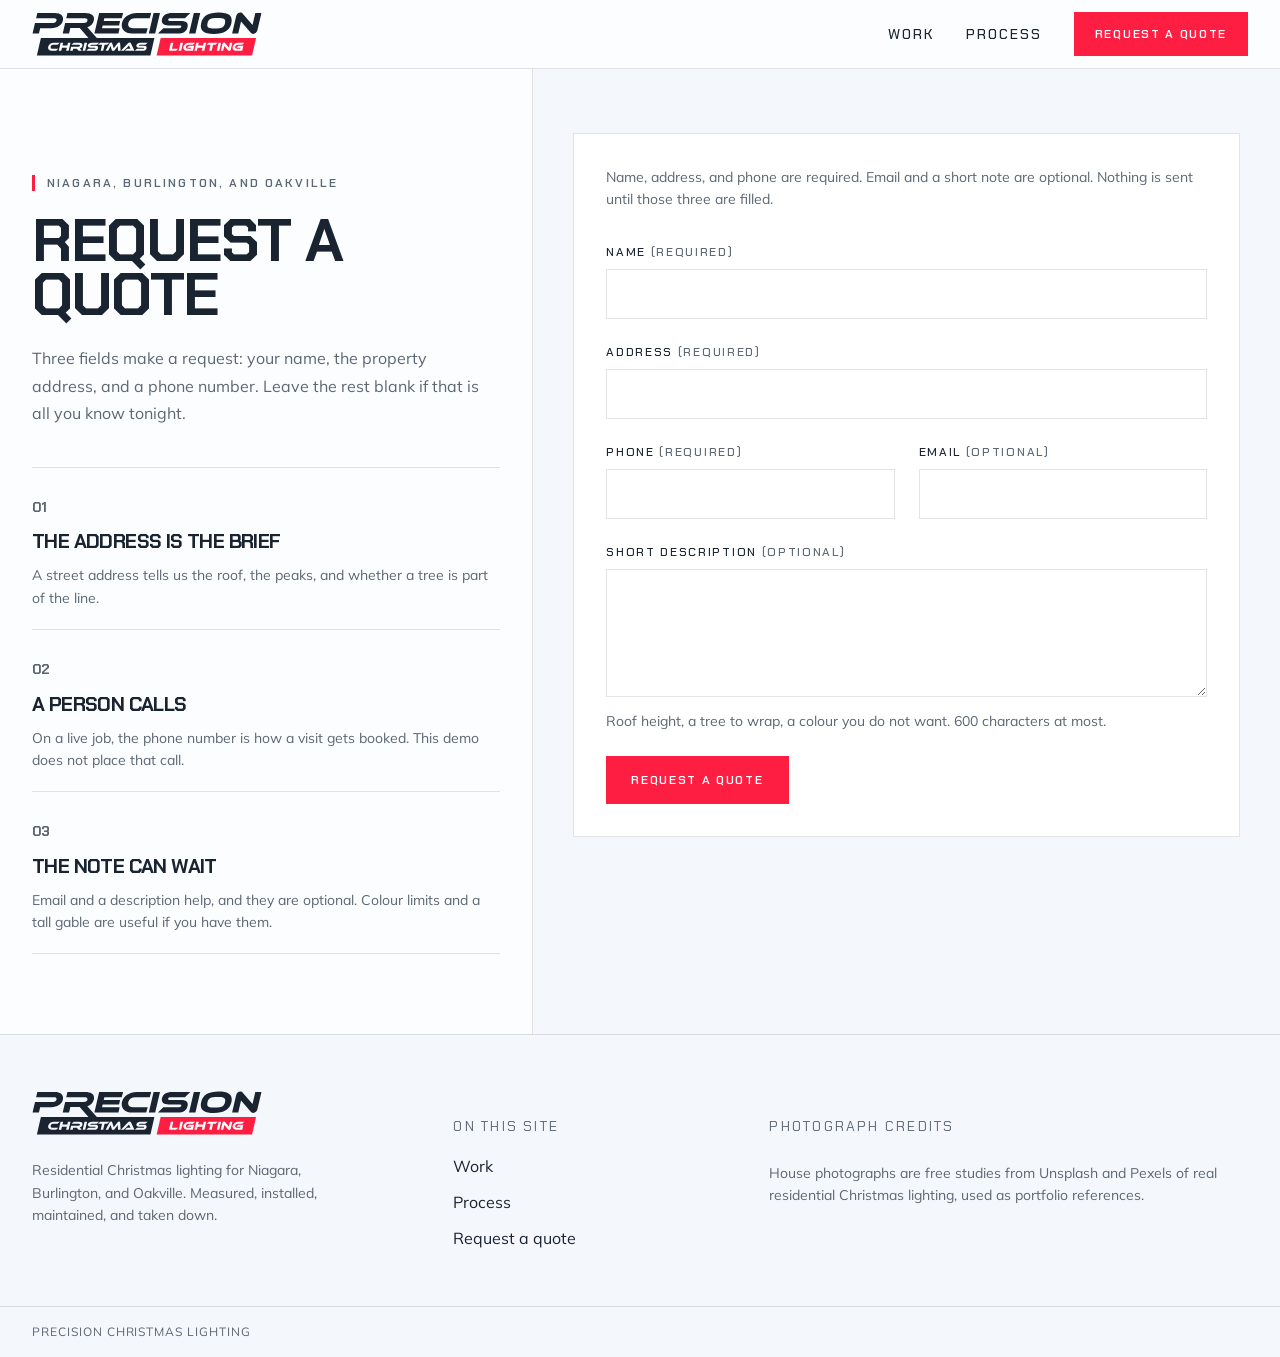
==== quote.html @ a8835882 "Initial commit" ====
<!DOCTYPE html>
<html lang="en">
  <head>
    <meta charset="utf-8" />
    <meta name="viewport" content="width=device-width, initial-scale=1" />
    <title>Request a quote — Precision Christmas Lighting</title>
    <meta
      name="description"
      content="Request a Christmas lighting quote. Name, property address, and phone are required. Email and a short note are optional."
    />
    <link rel="preconnect" href="https://fonts.googleapis.com" />
    <link rel="preconnect" href="https://fonts.gstatic.com" crossorigin />
    <link
      href="https://fonts.googleapis.com/css2?family=Chakra+Petch:ital,wght@0,500;0,600;0,700;1,700&family=Mulish:wght@400;500;600;700&display=swap"
      rel="stylesheet"
    />
    <link rel="stylesheet" href="css/styles.css" />
    <link rel="icon" href="precision-christmas-logo.svg" type="image/svg+xml" />
  </head>
  <body>
    <header class="site-header">
      <div class="header-inner">
        <a class="logo-link" href="index.html" aria-label="Precision Christmas Lighting">
          <img class="logo-img" src="precision-christmas-logo.svg" alt="" width="325" height="62" />
        </a>
        <nav class="nav-desktop" aria-label="Primary">
          <a class="nav-link" href="index.html#work">Work</a>
          <a class="nav-link" href="index.html#process">Process</a>
          <a class="btn" href="quote.html">Request a quote</a>
        </nav>
        <button
          class="menu-toggle"
          id="menu-toggle"
          type="button"
          aria-expanded="false"
          aria-controls="site-menu"
        >
          Menu
        </button>
      </div>
      <nav class="nav-mobile" id="site-menu" aria-label="Mobile">
        <ul>
          <li><a href="index.html#work">Work</a></li>
          <li><a href="index.html#process">Process</a></li>
        </ul>
        <a class="btn btn-lg" href="quote.html">Request a quote</a>
      </nav>
    </header>

    <main class="quote-layout">
      <aside class="quote-aside">
        <p class="eyebrow">
          <span class="eyebrow-bar" aria-hidden="true"></span>
          Niagara, Burlington, and Oakville
        </p>
        <h1>Request a quote</h1>
        <p>
          Three fields make a request: your name, the property address, and a phone number. Leave
          the rest blank if that is all you know tonight.
        </p>
        <ol class="expectations">
          <li>
            <p class="step-number">01</p>
            <h2>The address is the brief</h2>
            <p>A street address tells us the roof, the peaks, and whether a tree is part of the line.</p>
          </li>
          <li>
            <p class="step-number">02</p>
            <h2>A person calls</h2>
            <p>
              On a live job, the phone number is how a visit gets booked. This demo does not place
              that call.
            </p>
          </li>
          <li>
            <p class="step-number">03</p>
            <h2>The note can wait</h2>
            <p>
              Email and a description help, and they are optional. Colour limits and a tall gable
              are useful if you have them.
            </p>
          </li>
        </ol>
      </aside>

      <div class="quote-main">
        <form class="quote-panel" id="quote-form" novalidate>
          <div class="form-alert hidden" id="form-alert" role="alert">
            <p>This request is still empty where it counts.</p>
            <ul id="form-alert-list"></ul>
          </div>

          <p class="hint">
            Name, address, and phone are required. Email and a short note are optional. Nothing is
            sent until those three are filled.
          </p>

          <div class="field">
            <label for="name">Name <span>(required)</span></label>
            <input id="name" name="name" type="text" autocomplete="name" required />
            <p class="field-error hidden" id="name-error"></p>
          </div>

          <div class="field">
            <label for="address">Address <span>(required)</span></label>
            <input id="address" name="address" type="text" autocomplete="street-address" required />
            <p class="field-error hidden" id="address-error"></p>
          </div>

          <div class="field-row">
            <div class="field">
              <label for="phone">Phone <span>(required)</span></label>
              <input id="phone" name="phone" type="tel" autocomplete="tel" inputmode="tel" required />
              <p class="field-error hidden" id="phone-error"></p>
            </div>
            <div class="field">
              <label for="email">Email <span>(optional)</span></label>
              <input id="email" name="email" type="email" autocomplete="email" />
              <p class="field-error hidden" id="email-error"></p>
            </div>
          </div>

          <div class="field">
            <label for="description">Short description <span>(optional)</span></label>
            <textarea id="description" name="description"></textarea>
            <p class="field-error hidden" id="description-error"></p>
            <p class="field-note">
              Roof height, a tree to wrap, a colour you do not want. 600 characters at most.
            </p>
          </div>

          <button class="btn btn-lg" type="submit">Request a quote</button>
        </form>

        <div class="quote-panel success-panel hidden" id="quote-success" role="status">
          <p class="eyebrow">
            <span class="eyebrow-bar" aria-hidden="true"></span>
            Recorded for this demo
          </p>
          <h2 id="success-title" tabindex="-1">Request recorded.</h2>
          <p>
            Nothing was emailed. These details stay on this page only, so the confirmation is
            visible. A working desk would use them to book a look at the facade.
          </p>
          <dl>
            <div class="record">
              <dt>Name</dt>
              <dd id="success-name"></dd>
            </div>
            <div class="record">
              <dt>Address</dt>
              <dd id="success-address"></dd>
            </div>
            <div class="record">
              <dt>Phone</dt>
              <dd id="success-phone"></dd>
            </div>
            <div class="record">
              <dt>Email</dt>
              <dd id="success-email"></dd>
            </div>
            <div class="record">
              <dt>Note</dt>
              <dd id="success-note"></dd>
            </div>
          </dl>
          <button class="btn btn-lg" id="quote-reset" type="button">Submit another request</button>
        </div>
      </div>
    </main>

    <footer class="site-footer">
      <div class="footer-grid">
        <div class="footer-brand">
          <a class="logo-link" href="index.html" aria-label="Precision Christmas Lighting">
            <img class="logo-img" src="precision-christmas-logo.svg" alt="" width="325" height="62" />
          </a>
          <p>
            Residential Christmas lighting for Niagara, Burlington, and Oakville. Measured,
            installed, maintained, and taken down.
          </p>
        </div>
        <nav class="footer-nav" aria-label="Footer">
          <p class="footer-label">On this site</p>
          <ul>
            <li><a href="index.html#work">Work</a></li>
            <li><a href="index.html#process">Process</a></li>
            <li><a href="quote.html">Request a quote</a></li>
          </ul>
        </nav>
        <div class="credits">
          <p class="footer-label">Photograph credits</p>
          <p>
            House photographs are free studies from Unsplash and Pexels of real residential
            Christmas lighting, used as portfolio references.
          </p>
        </div>
      </div>
      <div class="footer-bar">Precision Christmas Lighting</div>
    </footer>

    <script src="js/main.js"></script>
  </body>
</html>
---- css/styles.css ----
:root {
  --ink: #1a2330;
  --paper: #f4f7fb;
  --snow: #fbfdff;
  --ice: #e6eef6;
  --lime: #fe1e42;
  --accent: #fe1e42;
  --accent-deep: #d01234;
  --white: #ffffff;
  --muted: #5c6773;
  --line: rgba(26, 35, 48, 0.12);
  --danger: #c41832;
  --header-h: 3.75rem;
  --font-display: "Chakra Petch", sans-serif;
  --font-body: Mulish, sans-serif;
}

*,
*::before,
*::after {
  box-sizing: border-box;
  border-radius: 0 !important;
  box-shadow: none !important;
}

html {
  scroll-behavior: smooth;
  background: var(--snow);
}

body {
  margin: 0;
  min-height: 100vh;
  background: var(--snow);
  color: var(--ink);
  font-family: var(--font-body);
  line-height: 1.5;
  -webkit-font-smoothing: antialiased;
}

img {
  display: block;
  max-width: 100%;
}

a {
  color: inherit;
  text-decoration: none;
}

button,
input,
textarea {
  font: inherit;
}

::selection {
  background: var(--accent);
  color: var(--white);
}

#work,
#process {
  scroll-margin-top: 5.5rem;
}

.sr-only {
  position: absolute;
  width: 1px;
  height: 1px;
  padding: 0;
  margin: -1px;
  overflow: hidden;
  clip: rect(0, 0, 0, 0);
  white-space: nowrap;
  border: 0;
}

.eyebrow {
  display: flex;
  align-items: center;
  gap: 0.75rem;
  margin: 0;
  font-family: var(--font-display);
  font-size: 0.75rem;
  font-weight: 600;
  letter-spacing: 0.18em;
  text-transform: uppercase;
}

.eyebrow-bar {
  display: inline-block;
  width: 3px;
  height: 1rem;
  background: var(--lime);
}

.btn {
  display: inline-flex;
  align-items: center;
  justify-content: center;
  min-height: 2.75rem;
  padding: 0.75rem 1.25rem;
  border: 1px solid transparent;
  background: var(--accent);
  color: var(--white);
  cursor: pointer;
  font-family: var(--font-display);
  font-size: 0.75rem;
  font-weight: 600;
  letter-spacing: 0.14em;
  text-transform: uppercase;
  transition: background-color 0.15s ease, color 0.15s ease, border-color 0.15s ease;
}

.btn:hover {
  background: var(--accent-deep);
}

.btn:focus-visible,
.nav-link:focus-visible,
.logo-link:focus-visible,
.credit-link:focus-visible {
  outline: 2px solid var(--lime);
  outline-offset: 4px;
}

.btn-outline {
  background: transparent;
  border-color: currentColor;
  color: inherit;
}

.btn-outline:hover {
  background: var(--accent);
  color: var(--white);
  border-color: var(--accent);
}

.btn-outline.dark {
  border-color: var(--ink);
  color: var(--ink);
}

.btn-outline.dark:hover {
  background: var(--ink);
  color: var(--white);
  border-color: var(--ink);
}

.btn-lg {
  min-height: 3rem;
  padding: 0.85rem 1.5rem;
}

.btn-xl {
  min-height: 4rem;
  padding: 1rem 2.5rem;
  font-size: 0.95rem;
  letter-spacing: 0.16em;
}

.site-header {
  position: sticky;
  top: 0;
  /* Above bulb glow + page text */
  z-index: 40;
  border-bottom: 1px solid var(--line);
  background: var(--snow);
  color: var(--ink);
}

.header-inner {
  display: flex;
  align-items: center;
  justify-content: space-between;
  gap: 1rem;
  padding: 0.75rem 1rem;
}

.logo-img {
  height: 2.25rem;
  width: auto;
}

.nav-desktop {
  display: none;
  align-items: center;
  gap: 2rem;
}

.nav-link {
  font-family: var(--font-display);
  font-size: 0.875rem;
  font-weight: 500;
  letter-spacing: 0.14em;
  text-transform: uppercase;
}

.nav-link:hover {
  color: var(--lime);
}

.menu-toggle {
  background: none;
  border: 0;
  color: var(--ink);
  cursor: pointer;
  font-family: var(--font-display);
  font-size: 0.75rem;
  font-weight: 600;
  letter-spacing: 0.16em;
  text-transform: uppercase;
}

.nav-mobile {
  display: none;
  border-top: 1px solid var(--line);
  padding: 1rem;
}

.nav-mobile.is-open {
  display: block;
}

.nav-mobile ul {
  list-style: none;
  margin: 0;
  padding: 0;
}

.nav-mobile li {
  border-bottom: 1px solid var(--line);
}

.nav-mobile a {
  display: block;
  padding: 1rem 0;
  font-family: var(--font-display);
  font-size: 1.125rem;
  letter-spacing: 0.12em;
  text-transform: uppercase;
}

.nav-mobile .btn {
  width: 100%;
  margin-top: 1rem;
}

.hero {
  /* Layer 2 stack — photos + seam only (below bulb glow) */
  position: relative;
  z-index: 2;
  min-height: calc(100svh - var(--header-h));
  background: var(--snow);
  color: var(--ink);
  pointer-events: none;
}

.hero-visual {
  position: absolute;
  inset: 0;
  overflow: hidden;
}

.hero-media {
  position: absolute;
  inset: 0;
}

.hero-media img {
  width: 100%;
  height: 100%;
  object-fit: cover;
  object-position: center 45%;
  opacity: 0;
}

.hero-visual {
  background-color: #f7fbff;
  background-image:
    radial-gradient(circle at 8% 18%, rgba(255, 255, 255, 0.95) 0 2px, transparent 3px),
    radial-gradient(circle at 22% 62%, rgba(255, 255, 255, 0.9) 0 1.5px, transparent 2.5px),
    radial-gradient(circle at 74% 28%, rgba(255, 255, 255, 0.95) 0 2px, transparent 3px),
    radial-gradient(circle at 88% 70%, rgba(255, 255, 255, 0.85) 0 1.5px, transparent 2.5px),
    radial-gradient(circle at 48% 42%, rgba(254, 30, 66, 0.08), transparent 42%),
    radial-gradient(circle at 12% 88%, rgba(186, 214, 236, 0.55), transparent 36%),
    linear-gradient(180deg, #fbfdff 0%, #e7f1f8 62%, #f6f3ec 100%);
}

.hero-overlay {
  position: absolute;
  inset: 0;
  background: none;
}

/* Layer 5: hero copy — pulled up over the hero visual, above the glow */
.hero-content {
  position: relative;
  z-index: 30;
  display: flex;
  flex-direction: column;
  justify-content: flex-end;
  min-height: calc(100svh - var(--header-h));
  margin-top: calc(var(--header-h) - 100svh);
  padding: 3rem 1rem;
  color: var(--ink);
  pointer-events: none;
}

.hero-content a,
.hero-content .btn {
  pointer-events: auto;
}

.hero-content h1 {
  margin: 1.5rem 0 0;
  max-width: 18ch;
  font-family: var(--font-display);
  font-size: clamp(2.5rem, 8vw, 5.5rem);
  font-weight: 700;
  line-height: 0.86;
  letter-spacing: -0.04em;
  text-transform: uppercase;
}

.hero-content p {
  margin: 1.5rem 0 0;
  max-width: 36rem;
  color: var(--muted);
  font-size: 1.05rem;
  line-height: 1.7;
}

.hero-actions {
  display: flex;
  flex-direction: column;
  gap: 0.75rem;
  margin-top: 2rem;
}

.section-intro {
  display: grid;
  gap: 2rem;
  padding: 4rem 1rem;
  border-bottom: 1px solid var(--line);
}

.section-intro h2 {
  margin: 1.25rem 0 0;
  max-width: 16ch;
  font-family: var(--font-display);
  font-size: clamp(2.75rem, 7vw, 4.5rem);
  font-weight: 700;
  line-height: 0.9;
  letter-spacing: -0.03em;
  text-transform: uppercase;
}

.model-scroll {
  position: relative;
  z-index: auto;
  /* Scroll travel for the spin — 75% of the previous 260vh stage */
  height: 195vh;
  margin-top: -28vh;
  margin-bottom: -24vh;
  background: transparent;
  color: var(--ink);
  pointer-events: none;
  overflow: visible;
}

.model-scroll-bg-sticky,
.model-scroll-canvas-sticky {
  position: sticky;
  top: var(--header-h);
  height: calc(100vh - var(--header-h));
  pointer-events: none;
}

/* Layer 1: bulb house plate — behind hero/work photos (hero is z:2) */
.model-scroll-bg-sticky {
  z-index: 1;
  margin-bottom: calc(-100vh + var(--header-h));
  overflow: hidden;
}

.model-scroll-bg {
  position: absolute;
  inset: 0;
  pointer-events: none;
  background-color: #fff;
  background-image:
    linear-gradient(rgba(255, 255, 255, 0.78), rgba(255, 255, 255, 0.84)),
    url("../work/wonderlane-tree.jpg");
  background-position: center;
  background-size: cover;
}

/* Layer 4: bulb + glow — above photos (z:2), below text (z:30) */
.model-scroll-canvas-sticky {
  z-index: 20;
  display: grid;
  place-items: center;
  overflow: visible;
  /* Soft fade so glow never hard-cuts against the header / stage rim */
  -webkit-mask-image: radial-gradient(
    ellipse 78% 72% at 50% 48%,
    #000 35%,
    rgba(0, 0, 0, 0.65) 58%,
    rgba(0, 0, 0, 0.2) 78%,
    transparent 100%
  );
  mask-image: radial-gradient(
    ellipse 78% 72% at 50% 48%,
    #000 35%,
    rgba(0, 0, 0, 0.65) 58%,
    rgba(0, 0, 0, 0.2) 78%,
    transparent 100%
  );
}

#model-canvas {
  position: absolute;
  /* Tall overscan for soft glow; no horizontal overscan (that caused a scrollable white gutter) */
  inset: -55% 0;
  width: 100%;
  height: 210%;
  display: block;
  z-index: 1;
  pointer-events: none;
}

.model-slogan {
  position: absolute;
  inset: 0;
  z-index: 2;
  display: grid;
  place-items: center;
  pointer-events: none;
  opacity: 0;
  visibility: hidden;
  transition: opacity 0.45s ease, visibility 0.45s ease;
}

.model-slogan.is-visible {
  opacity: 1;
  visibility: visible;
}

.model-slogan-ring {
  position: absolute;
  width: min(92vmin, 44rem);
  height: min(92vmin, 44rem);
  overflow: visible;
  color: rgba(26, 35, 48, 0.72);
  will-change: transform;
}

.model-slogan-ring-inner {
  width: min(64vmin, 30rem);
  height: min(64vmin, 30rem);
  color: rgba(254, 30, 66, 0.82);
}

.model-slogan-ring text {
  fill: currentColor;
  font-family: var(--font-display);
  font-size: 3.1px;
  font-weight: 600;
  letter-spacing: 0.22em;
  text-transform: uppercase;
}

.model-slogan-ring-inner text {
  font-size: 2.55px;
  letter-spacing: 0.18em;
}

.model-slogan-flare {
  position: absolute;
  left: 50%;
  bottom: clamp(1.25rem, 8vh, 3.5rem);
  z-index: 1;
  display: flex;
  flex-wrap: wrap;
  justify-content: center;
  gap: 0.35rem 0.55rem;
  width: min(18rem, calc(100% - 2rem));
  margin: 0;
  padding: 0;
  transform: translateX(-50%);
  text-align: center;
  font-family: var(--font-display);
  font-size: clamp(1.05rem, 2.8vw, 1.55rem);
  font-weight: 700;
  line-height: 1.15;
  letter-spacing: 0.08em;
  text-transform: uppercase;
  color: var(--ink);
}

.model-slogan-flare [data-word] {
  display: inline-block;
  opacity: 0;
  transform: translateY(0.65em) scale(0.92);
  filter: blur(6px);
  transition:
    opacity 0.55s ease,
    transform 0.55s cubic-bezier(0.22, 1, 0.36, 1),
    filter 0.55s ease;
}

.model-slogan.is-visible .model-slogan-flare [data-word] {
  opacity: 1;
  transform: translateY(0) scale(1);
  filter: blur(0);
}

.model-slogan.is-visible .model-slogan-flare [data-word]:nth-child(1) {
  transition-delay: 0.05s;
}
.model-slogan.is-visible .model-slogan-flare [data-word]:nth-child(2) {
  transition-delay: 0.16s;
}
.model-slogan.is-visible .model-slogan-flare [data-word]:nth-child(3) {
  transition-delay: 0.27s;
  color: var(--lime);
}

.model-copy {
  position: fixed;
  left: 0;
  bottom: 1.25rem;
  z-index: 30;
  width: max-content;
  max-width: 28rem;
  margin: 0;
  padding: 0 1rem;
  color: var(--ink);
  text-shadow: none;
  pointer-events: none;
  opacity: 0;
  visibility: hidden;
  transition: opacity 0.2s ease, visibility 0.2s ease;
}

.model-copy.is-visible {
  opacity: 1;
  visibility: visible;
}

@media (min-width: 640px) {
  .model-copy {
    padding-left: 1.5rem;
    padding-right: 1.5rem;
  }
}

@media (min-width: 1024px) {
  .model-copy {
    padding-left: 2rem;
    padding-right: 2rem;
  }
}

@media (prefers-reduced-motion: reduce) {
  .model-scroll {
    height: 90vh;
    margin-top: -10vh;
    margin-bottom: -8vh;
  }

  .model-scroll-bg-sticky,
  .model-scroll-canvas-sticky {
    height: calc(100vh - var(--header-h));
  }

  .model-scroll-bg-sticky {
    margin-bottom: calc(-100vh + var(--header-h));
  }
}

.work-section {
  /* No z-index here — keeps sticky heading free to sit above the bulb glow */
  position: relative;
  display: grid;
  background: var(--snow);
}

.work-stage {
  /* Layer 2: work photos under the glow */
  position: relative;
  z-index: 2;
  grid-area: 1 / 1;
}

.work-heading {
  position: sticky;
  top: 5.25rem;
  left: 0;
  grid-area: 1 / 1;
  align-self: start;
  /* Layer 5: above bulb glow and the top photo */
  z-index: 30;
  width: max-content;
  max-width: calc(100% - 2rem);
  margin: 0;
  padding: 1.35rem 1rem 0.75rem;
  font-family: var(--font-display);
  font-size: clamp(2rem, 5.5vw, 3.5rem);
  font-weight: 700;
  line-height: 0.95;
  letter-spacing: -0.03em;
  text-transform: uppercase;
  color: #fff;
  pointer-events: none;
}

@media (min-width: 640px) {
  .work-heading {
    padding-left: 1.5rem;
    padding-right: 1.5rem;
  }
}

@media (min-width: 1024px) {
  .work-heading {
    padding-left: 2rem;
    padding-right: 2rem;
  }
}

.section-intro .lede {
  margin: 0;
  max-width: 28rem;
  color: var(--muted);
  font-size: 1rem;
  line-height: 1.7;
}

.work-grid {
  --work-gap: 0.5rem;
  position: relative;
  z-index: 2;
  display: grid;
  grid-template-columns: 1fr;
  gap: var(--work-gap);
  row-gap: var(--work-gap);
  column-gap: var(--work-gap);
  padding: var(--work-gap);
  align-items: stretch;
  grid-auto-flow: row;
  background: var(--ice);
}

.work-grid > * {
  margin: 0;
  min-width: 0;
}

.work-frame {
  position: relative;
  min-height: 28vh;
  height: 100%;
  overflow: hidden;
  background: var(--ice);
}

.work-frame img {
  width: 100%;
  height: 100%;
  min-height: 28vh;
  object-fit: cover;
}

.work-frame figcaption {
  position: absolute;
  inset-inline: 0;
  bottom: 0;
  display: flex;
  align-items: flex-end;
  justify-content: space-between;
  gap: 1rem;
  padding: 0.75rem 1rem;
  background: rgba(251, 253, 255, 0.92);
  color: var(--ink);
}

.work-frame .title {
  font-family: var(--font-display);
  font-size: 0.875rem;
  letter-spacing: 0.08em;
  text-transform: uppercase;
}

.work-frame .detail {
  flex-shrink: 0;
  font-size: 0.75rem;
  letter-spacing: 0.08em;
  text-transform: uppercase;
  color: var(--muted);
}

.review-panel {
  position: relative;
  display: flex;
  overflow: hidden;
  width: 100%;
  min-height: 28vh;
  height: 100%;
  margin: 0;
  color: var(--ink);
  background: var(--snow);
}

.review-bg {
  position: absolute;
  inset: 0;
  width: 100%;
  height: 100%;
  object-fit: cover;
}

.review-shade {
  position: absolute;
  inset: 0;
  background: rgba(251, 253, 255, 0.84);
}

.review-content {
  position: relative;
  z-index: 1;
  display: flex;
  flex-direction: column;
  justify-content: space-between;
  gap: 1rem;
  flex: 1;
  padding: 1.15rem 1.15rem 1.25rem;
}

.review-meta {
  display: flex;
  align-items: center;
  justify-content: space-between;
  gap: 0.75rem;
}

.stars {
  display: flex;
  gap: 0.2rem;
  color: var(--lime);
}

.stars svg {
  width: 1.05rem;
  height: 1.05rem;
  fill: currentColor;
}

.review-panel blockquote {
  margin: 0;
  font-family: var(--font-display);
  font-size: clamp(1.15rem, 2.2vw, 1.65rem);
  font-weight: 700;
  line-height: 1.08;
  letter-spacing: -0.03em;
  text-transform: uppercase;
}

.review-panel figcaption {
  margin: 0;
  font-family: var(--font-display);
  font-size: 0.75rem;
  font-weight: 600;
  letter-spacing: 0.16em;
  text-transform: uppercase;
  color: var(--muted);
}

.work-more {
  display: flex;
  justify-content: center;
  padding: 2rem 1rem;
  background: var(--snow);
}

.btn-show-more {
  background: transparent;
  border-color: var(--accent);
  color: var(--accent);
}

.btn-show-more:hover {
  background: var(--accent);
  border-color: var(--accent);
  color: var(--white);
}

.work-extra {
  display: none;
}

.work-extra.is-open {
  display: contents;
}

.process {
  position: relative;
  border-top: 1px solid var(--line);
  color: var(--ink);
  background-color: #f7fbff;
  background-image:
    radial-gradient(circle at 12% 16%, rgba(255, 255, 255, 0.95) 0 2px, transparent 3px),
    radial-gradient(circle at 84% 30%, rgba(255, 255, 255, 0.9) 0 1.5px, transparent 2.5px),
    radial-gradient(circle at 30% 78%, rgba(254, 30, 66, 0.06), transparent 36%),
    linear-gradient(180deg, #fbfdff 0%, #e8f1f8 55%, #f6f3ec 100%);
  background-position: center;
  background-size: cover;
}

.process-parallax {
  display: none;
}

.process-intro,
.process-list {
  position: relative;
  z-index: 1;
}

.process-intro {
  padding: 3.5rem 1rem 2rem;
}

.process-intro h2 {
  margin: 1.25rem 0 0;
  max-width: 18ch;
  font-family: var(--font-display);
  font-size: clamp(2.75rem, 7vw, 4.5rem);
  font-weight: 700;
  line-height: 0.9;
  letter-spacing: -0.03em;
  text-transform: uppercase;
}

.process-intro p {
  margin: 1.5rem 0 0;
  max-width: 40rem;
  color: var(--muted);
  font-size: 1rem;
  line-height: 1.7;
}

.process-list {
  --process-rail: 3.75rem;
  list-style: none;
  display: flex;
  flex-direction: column;
  gap: 0;
  width: min(100%, 72rem);
  margin: 0 auto;
  /* Extra left inset so scroll can carry steps rightward into place */
  padding: 0.5rem 1.25rem 3.5rem 0.35rem;
}

.process-item {
  --p: 0;
  display: grid;
  grid-template-columns: var(--process-rail) minmax(0, 1fr);
  column-gap: 1.35rem;
  align-items: stretch;
  background: transparent;
  border: 0;
  /* Start left, ease right as --p rises with scroll */
  transform: translate3d(calc(-1.75rem + var(--p) * 3.5rem), 0, 0);
  will-change: transform;
}

.process-rail {
  position: relative;
  display: flex;
  justify-content: center;
  min-height: 100%;
}

/* Continuous lime strand — like a run of lights down the house */
.process-rail::before {
  content: "";
  position: absolute;
  top: 0;
  bottom: 0;
  left: 50%;
  width: 2px;
  transform: translateX(-50%);
  background: linear-gradient(
    to bottom,
    rgba(254, 30, 66, 0.15),
    var(--accent) 18%,
    var(--accent) 82%,
    rgba(254, 30, 66, 0.15)
  );
}

.process-item:first-child .process-rail::before {
  top: 1.4rem;
  background: linear-gradient(
    to bottom,
    var(--accent),
    var(--accent) 80%,
    rgba(254, 30, 66, 0.2)
  );
}

.process-item:last-child .process-rail::before {
  bottom: auto;
  height: 1.4rem;
  background: var(--lime);
}

.process-node {
  position: relative;
  z-index: 1;
  display: flex;
  align-items: center;
  justify-content: center;
  width: 2.75rem;
  height: 2.75rem;
  margin-top: 0.1rem;
  background: color-mix(
    in srgb,
    #d5e2ee calc((1 - var(--p)) * 100%),
    var(--accent) calc(var(--p) * 100%)
  );
}

.process-node svg {
  display: block;
  width: 1.35rem;
  height: 1.35rem;
  stroke: color-mix(
    in srgb,
    var(--muted) calc((1 - var(--p)) * 100%),
    var(--white) calc(var(--p) * 100%)
  );
  fill: none;
  stroke-width: 1.6;
  stroke-linecap: square;
  stroke-linejoin: miter;
}

.process-body {
  min-width: 0;
  padding: 0 0 2.75rem;
}

.process-item:last-child .process-body {
  padding-bottom: 0;
}

.step-number {
  margin: 0;
  font-family: var(--font-display);
  font-size: clamp(3.25rem, 9vw, 5.25rem);
  font-weight: 700;
  line-height: 0.85;
  letter-spacing: -0.04em;
  text-transform: uppercase;
  color: color-mix(
    in srgb,
    rgba(254, 30, 66, 0.28) calc((1 - var(--p)) * 100%),
    var(--accent) calc(var(--p) * 100%)
  );
}

.process-body h3 {
  margin: 0.4rem 0 0;
  font-family: var(--font-display);
  font-size: clamp(1.85rem, 4.4vw, 2.75rem);
  font-weight: 700;
  line-height: 0.95;
  letter-spacing: -0.03em;
  text-transform: uppercase;
  color: color-mix(
    in srgb,
    var(--muted) calc((1 - var(--p)) * 100%),
    var(--ink) calc(var(--p) * 100%)
  );
}

.process-body > p:not(.step-number) {
  margin: 0.8rem 0 0;
  max-width: 42rem;
  color: color-mix(
    in srgb,
    #8b95a1 calc((1 - var(--p)) * 100%),
    var(--ink) calc(var(--p) * 100%)
  );
  font-size: 1.08rem;
  line-height: 1.65;
}

@media (prefers-reduced-motion: reduce) {
  .process-item {
    --p: 1;
    transform: none;
    will-change: auto;
  }
}

.cta-band {
  background: var(--snow);
  color: var(--ink);
}

.cta-band-rule {
  height: 4px;
  background: var(--lime);
}

.cta-band-inner {
  padding: 3.5rem 1rem;
}

.cta-band-row {
  display: flex;
  flex-direction: column;
  align-items: stretch;
  width: min(100%, 26rem);
  margin-inline: auto;
  gap: 1rem;
}

.cta-band h2 {
  margin: 0;
  width: 100%;
  font-family: var(--font-display);
  font-size: clamp(1.35rem, 3.5vw, 1.85rem);
  font-weight: 700;
  line-height: 1.05;
  letter-spacing: -0.02em;
  text-align: center;
  text-transform: uppercase;
}

.btn-cta {
  display: inline-flex;
  align-items: center;
  justify-content: center;
  width: 100%;
  min-height: 5.5rem;
  padding: 1.25rem 2rem;
  border: 0;
  background: var(--lime);
  color: var(--white);
  font-family: var(--font-display);
  font-size: clamp(1.05rem, 2.4vw, 1.45rem);
  font-weight: 700;
  letter-spacing: 0.14em;
  text-transform: uppercase;
  white-space: nowrap;
}

.btn-cta:hover {
  background: var(--accent-deep);
}

.site-footer {
  background: var(--paper);
  color: var(--ink);
}

.footer-grid {
  display: grid;
  gap: 3rem;
  padding: 3.5rem 1rem;
  border-top: 1px solid var(--line);
}

.footer-grid p {
  margin: 1.5rem 0 0;
  max-width: 20rem;
  color: var(--muted);
  font-size: 0.875rem;
  line-height: 1.6;
}

.footer-label {
  margin: 0;
  font-family: var(--font-display);
  font-size: 0.75rem;
  letter-spacing: 0.16em;
  text-transform: uppercase;
  color: var(--lime);
}

.footer-nav ul,
.credits ul {
  list-style: none;
  margin: 1rem 0 0;
  padding: 0;
}

.footer-nav li + li,
.credits li + li {
  margin-top: 0.75rem;
}

.footer-nav a:hover,
.credit-link:hover {
  color: var(--lime);
}

.credits p {
  max-width: none;
}

.credits li {
  font-size: 0.875rem;
  line-height: 1.6;
}

.credit-link {
  text-decoration: underline;
  text-underline-offset: 4px;
  text-decoration-color: var(--line);
}

.credits span {
  color: var(--muted);
}

.footer-bar {
  padding: 1rem;
  border-top: 1px solid var(--line);
  font-size: 0.75rem;
  letter-spacing: 0.08em;
  text-transform: uppercase;
  color: var(--muted);
}

.quote-layout {
  display: grid;
}

.quote-aside {
  padding: 3.5rem 1rem;
  border-bottom: 1px solid var(--line);
}

.quote-aside h1 {
  margin: 1.25rem 0 0;
  font-family: var(--font-display);
  font-size: clamp(2.75rem, 7vw, 3.75rem);
  font-weight: 700;
  line-height: 0.9;
  letter-spacing: -0.03em;
  text-transform: uppercase;
}

.quote-aside > p {
  margin: 1.5rem 0 0;
  max-width: 28rem;
  color: var(--muted);
  line-height: 1.7;
}

.expectations {
  list-style: none;
  margin: 2.5rem 0 0;
  padding: 0;
  border-top: 1px solid var(--line);
}

.expectations li {
  padding: 1.25rem 0;
  border-bottom: 1px solid var(--line);
}

.expectations h2 {
  margin: 0.5rem 0 0;
  font-family: var(--font-display);
  font-size: 1.25rem;
  font-weight: 700;
  letter-spacing: -0.03em;
  text-transform: uppercase;
}

.expectations p {
  margin: 0.5rem 0 0;
  color: var(--muted);
  font-size: 0.875rem;
  line-height: 1.6;
}

.quote-main {
  padding: 2.5rem 1rem 4rem;
  background: var(--paper);
}

.quote-panel {
  padding: 2rem 1.25rem;
  border: 1px solid var(--line);
  background: var(--white);
}

.quote-panel .hint {
  margin: 0 0 2rem;
  color: var(--muted);
  font-size: 0.875rem;
  line-height: 1.6;
}

.field {
  margin-bottom: 1.5rem;
}

.field-row {
  display: grid;
  gap: 1.5rem;
}

.field label {
  display: block;
  margin-bottom: 0.5rem;
  font-family: var(--font-display);
  font-size: 0.75rem;
  font-weight: 500;
  letter-spacing: 0.14em;
  text-transform: uppercase;
}

.field label span {
  color: var(--muted);
}

.field input,
.field textarea {
  width: 100%;
  min-height: 3rem;
  padding: 0.75rem;
  border: 1px solid var(--line);
  background: var(--white);
  color: var(--ink);
}

.field textarea {
  min-height: 8rem;
  resize: vertical;
}

.field input:focus-visible,
.field textarea:focus-visible {
  outline: 2px solid var(--lime);
  outline-offset: 2px;
}

.field input[aria-invalid="true"],
.field textarea[aria-invalid="true"] {
  border-color: var(--danger);
}

.field-error {
  margin: 0.5rem 0 0;
  color: var(--danger);
  font-size: 0.875rem;
}

.field-note {
  margin: 0.5rem 0 0;
  color: var(--muted);
  font-size: 0.875rem;
}

.form-alert {
  margin-bottom: 2rem;
  padding: 1rem;
  border: 1px solid var(--danger);
  color: var(--danger);
}

.form-alert p {
  margin: 0;
  font-family: var(--font-display);
  font-size: 0.875rem;
  font-weight: 600;
  letter-spacing: 0.12em;
  text-transform: uppercase;
}

.form-alert ul {
  margin: 0.75rem 0 0;
  padding-left: 1.25rem;
}

.form-alert a {
  text-decoration: underline;
  text-underline-offset: 2px;
}

.success-panel h2 {
  margin: 1.25rem 0 0;
  font-family: var(--font-display);
  font-size: clamp(2.25rem, 5vw, 3rem);
  font-weight: 700;
  line-height: 0.95;
  letter-spacing: -0.03em;
  text-transform: uppercase;
}

.success-panel > p {
  margin: 1.25rem 0 0;
  max-width: 36rem;
  color: var(--muted);
  line-height: 1.7;
}

.success-panel dl {
  margin: 2rem 0 0;
  border-top: 1px solid var(--line);
}

.success-panel .record {
  display: grid;
  gap: 0.25rem;
  padding: 1rem 0;
  border-bottom: 1px solid var(--line);
}

.success-panel dt {
  font-family: var(--font-display);
  font-size: 0.75rem;
  letter-spacing: 0.14em;
  text-transform: uppercase;
}

.success-panel dd {
  margin: 0;
  line-height: 1.5;
}

.success-panel .btn {
  margin-top: 2rem;
}

.hidden {
  display: none !important;
}

@media (min-width: 640px) {
  .header-inner,
  .hero-content,
  .section-intro,
  .work-more,
  .process-intro,
  .cta-band-inner,
  .footer-grid,
  .footer-bar,
  .quote-aside,
  .quote-main {
    padding-left: 1.5rem;
    padding-right: 1.5rem;
  }

  .process-list {
    padding-left: 1.75rem;
    padding-right: 1.75rem;
  }

  .logo-img {
    height: 2.75rem;
  }

  .hero-actions {
    flex-direction: row;
  }

  .hero-actions .btn {
    width: auto;
  }

  .cta-band-row {
    width: 26rem;
  }

  .btn-cta {
    min-height: 6.5rem;
    padding: 1.5rem 2.75rem;
    font-size: 1.5rem;
    letter-spacing: 0.16em;
  }

  .field-row {
    grid-template-columns: 1fr 1fr;
  }

  .success-panel .record {
    grid-template-columns: 8rem 1fr;
    gap: 1.5rem;
  }
}

@media (min-width: 768px) {
  .nav-desktop {
    display: flex;
  }

  .menu-toggle,
  .nav-mobile {
    display: none !important;
  }

  .hero-overlay {
    width: 100%;
  }

  .process-list {
    --process-rail: 4.25rem;
    padding-left: 1.25rem;
    padding-right: 2rem;
    padding-bottom: 4rem;
  }

  .process-item {
    column-gap: 2rem;
    transform: translate3d(calc(-2.5rem + var(--p) * 5rem), 0, 0);
  }

  .process-node {
    width: 3.15rem;
    height: 3.15rem;
  }

  .process-node svg {
    width: 1.5rem;
    height: 1.5rem;
  }

  .process-body {
    padding-bottom: 3.25rem;
  }
}

@media (min-width: 1024px) {
  .header-inner,
  .hero-content,
  .section-intro,
  .work-more,
  .process-intro,
  .cta-band-inner,
  .footer-grid,
  .footer-bar,
  .quote-aside,
  .quote-main {
    padding-left: 2rem;
    padding-right: 2rem;
  }

  .process-list {
    padding-left: 2.5rem;
    padding-right: 2.5rem;
  }

  .section-intro:not(.section-intro-solo) {
    grid-template-columns: repeat(12, 1fr);
    align-items: end;
  }

  .section-intro:not(.section-intro-solo) > div:first-child {
    grid-column: span 7;
  }

  .section-intro:not(.section-intro-solo) .lede {
    grid-column: 8 / span 5;
    justify-self: end;
  }

  .work-grid {
    --work-gap: 0.5rem;
    grid-template-columns: repeat(12, minmax(0, 1fr));
    gap: var(--work-gap);
    row-gap: var(--work-gap);
    column-gap: var(--work-gap);
    padding: var(--work-gap);
  }

  .span-4 { grid-column: span 4; }
  .span-5 { grid-column: span 5; }
  .span-7 { grid-column: span 7; }
  .span-8 { grid-column: span 8; }
  .span-12 { grid-column: span 12; }

  .work-frame,
  .review-panel,
  .tall-62,
  .tall-64,
  .tall-72,
  .tall-78,
  .tall-82 {
    min-height: 28vh;
    height: 100%;
  }

  .work-frame img,
  .tall-62 img,
  .tall-64 img,
  .tall-72 img,
  .tall-78 img,
  .tall-82 img {
    min-height: 28vh;
  }

  .footer-grid {
    grid-template-columns: repeat(12, 1fr);
  }

  .footer-brand { grid-column: span 4; }
  .footer-nav { grid-column: span 3; }
  .credits { grid-column: span 5; }

  .quote-layout {
    grid-template-columns: 5fr 7fr;
  }

  .quote-aside {
    border-right: 1px solid var(--line);
    border-bottom: 0;
    padding-top: 5rem;
    padding-bottom: 5rem;
  }

  .quote-main {
    padding: 4rem 2.5rem;
  }

  .quote-panel {
    padding: 2rem;
  }
}

@media (prefers-reduced-motion: reduce) {
  html {
    scroll-behavior: auto;
  }
}
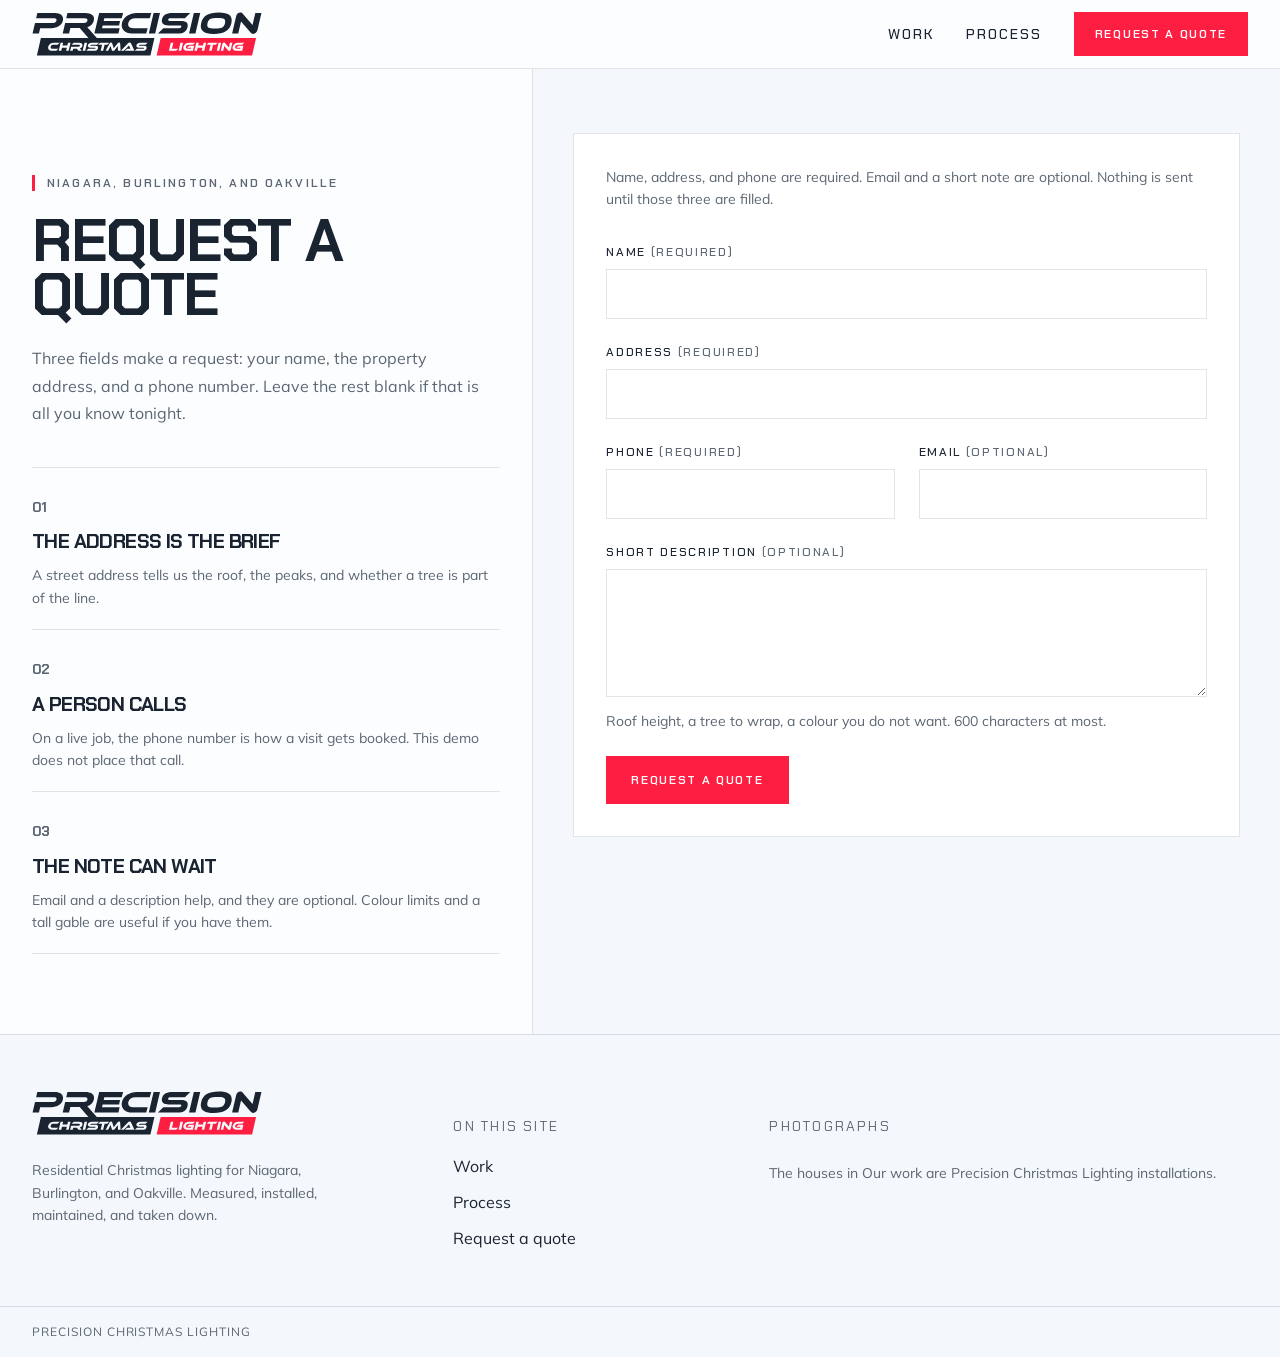
==== commit 45e75907: "new photos in" ====
--- a/quote.html
+++ b/quote.html
@@ -189,11 +189,8 @@
           </ul>
         </nav>
         <div class="credits">
-          <p class="footer-label">Photograph credits</p>
-          <p>
-            House photographs are free studies from Unsplash and Pexels of real residential
-            Christmas lighting, used as portfolio references.
-          </p>
+          <p class="footer-label">Photographs</p>
+          <p>The houses in Our work are Precision Christmas Lighting installations.</p>
         </div>
       </div>
       <div class="footer-bar">Precision Christmas Lighting</div>
--- a/css/styles.css
+++ b/css/styles.css
@@ -392,7 +392,7 @@
   background-color: #fff;
   background-image:
     linear-gradient(rgba(255, 255, 255, 0.78), rgba(255, 255, 255, 0.84)),
-    url("../work/wonderlane-tree.jpg");
+    url("../work/long-run.jpg");
   background-position: center;
   background-size: cover;
 }
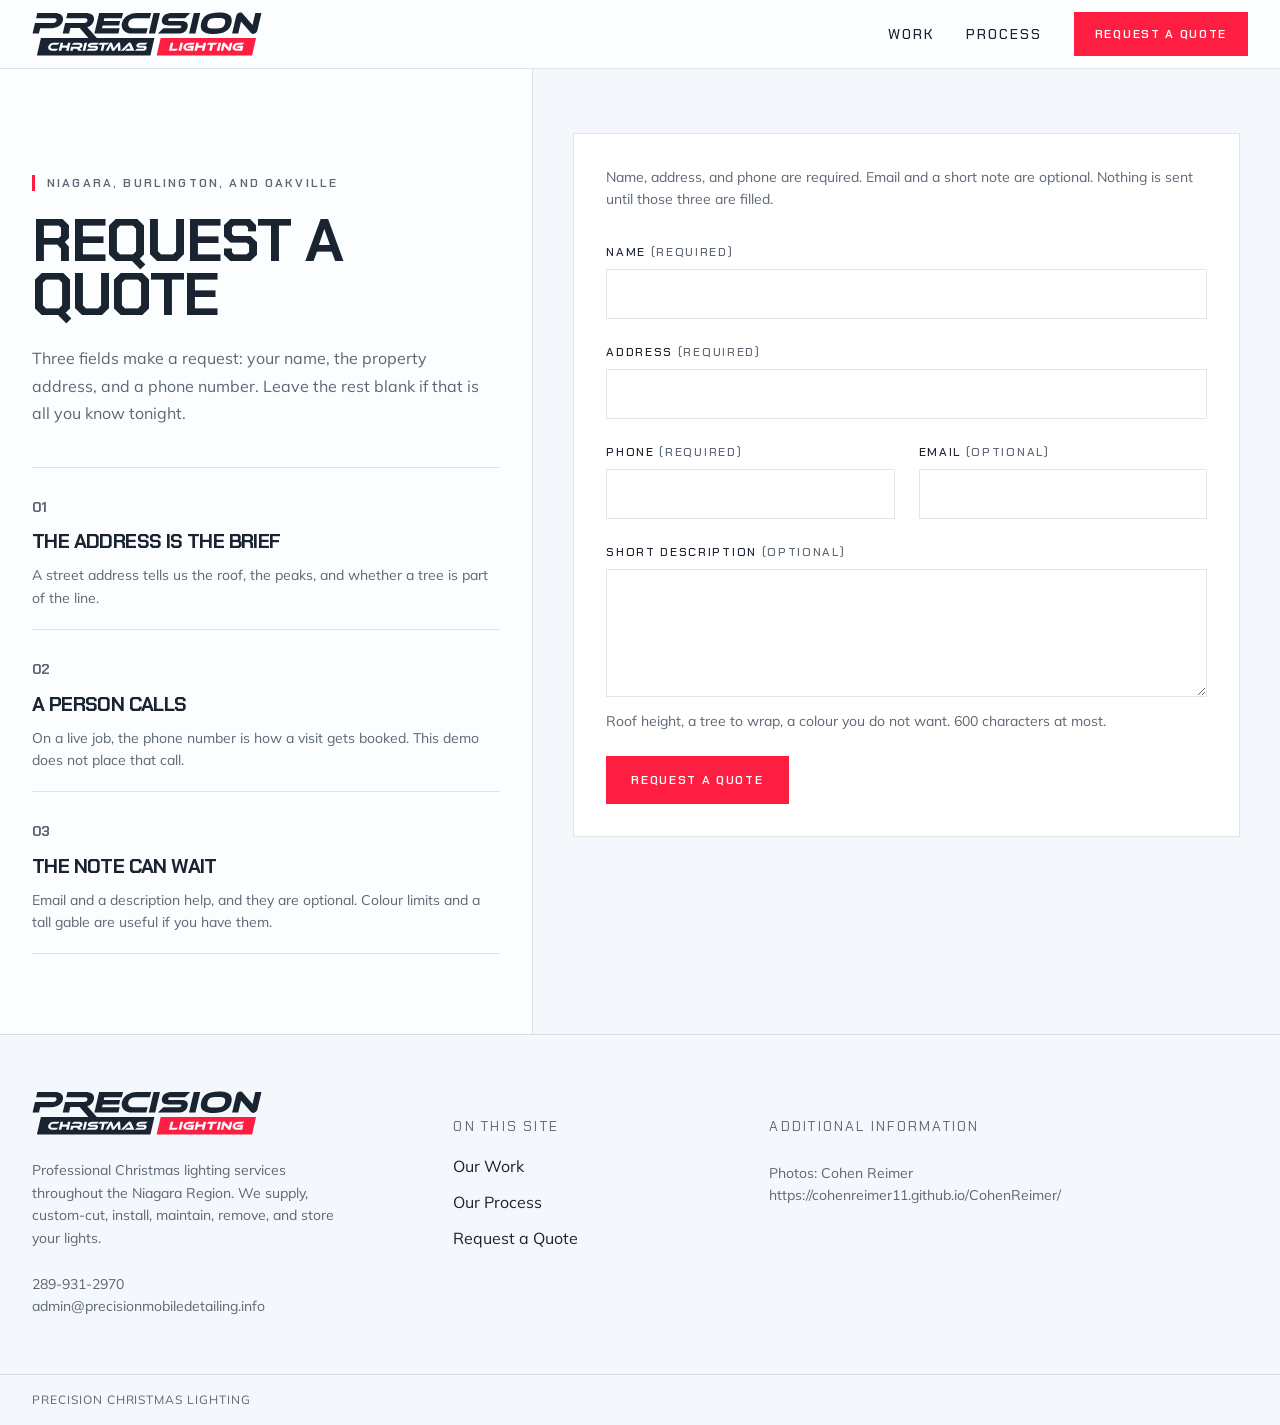
==== commit 8047a4b2: "Update quote.html" ====
--- a/quote.html
+++ b/quote.html
@@ -175,22 +175,20 @@
           <a class="logo-link" href="index.html" aria-label="Precision Christmas Lighting">
             <img class="logo-img" src="precision-christmas-logo.svg" alt="" width="325" height="62" />
           </a>
-          <p>
-            Residential Christmas lighting for Niagara, Burlington, and Oakville. Measured,
-            installed, maintained, and taken down.
-          </p>
+          <p>Professional Christmas lighting services throughout the Niagara Region. We supply, custom-cut, install, maintain, remove, and store your lights.</p>
+          <p class="footer-contact">289-931-2970<br />admin@precisionmobiledetailing.info</p>
         </div>
         <nav class="footer-nav" aria-label="Footer">
           <p class="footer-label">On this site</p>
           <ul>
-            <li><a href="index.html#work">Work</a></li>
-            <li><a href="index.html#process">Process</a></li>
-            <li><a href="quote.html">Request a quote</a></li>
+            <li><a href="index.html#work">Our Work</a></li>
+            <li><a href="index.html#process">Our Process</a></li>
+            <li><a href="quote.html">Request a Quote</a></li>
           </ul>
         </nav>
         <div class="credits">
-          <p class="footer-label">Photographs</p>
-          <p>The houses in Our work are Precision Christmas Lighting installations.</p>
+          <p class="footer-label">Additional information</p>
+          <p>Photos: Cohen Reimer<br /><a href="https://cohenreimer11.github.io/CohenReimer/" target="_blank" rel="noopener noreferrer">https://cohenreimer11.github.io/CohenReimer/</a></p>
         </div>
       </div>
       <div class="footer-bar">Precision Christmas Lighting</div>
--- a/css/styles.css
+++ b/css/styles.css
@@ -26,11 +26,15 @@
 html {
   scroll-behavior: smooth;
   background: var(--snow);
+  max-width: 100%;
+  overflow-x: hidden;
 }
 
 body {
   margin: 0;
   min-height: 100vh;
+  max-width: 100%;
+  overflow-x: hidden;
   background: var(--snow);
   color: var(--ink);
   font-family: var(--font-body);
@@ -248,11 +252,10 @@
 }
 
 .hero {
-  /* Layer 2 stack — photos + seam only (below bulb glow) */
   position: relative;
   z-index: 2;
   min-height: calc(100svh - var(--header-h));
-  background: var(--snow);
+  background: #000;
   color: var(--ink);
   pointer-events: none;
 }
@@ -273,7 +276,8 @@
   height: 100%;
   object-fit: cover;
   object-position: center 45%;
-  opacity: 0;
+  opacity: 1;
+  filter: grayscale(100%) brightness(0.35) contrast(1.15);
 }
 
 .hero-visual {
@@ -291,7 +295,7 @@
 .hero-overlay {
   position: absolute;
   inset: 0;
-  background: none;
+  background: linear-gradient(180deg, rgba(15, 20, 28, 0.18) 0%, rgba(15, 20, 28, 0.28) 45%, rgba(15, 20, 28, 0.48) 100%);
 }
 
 /* Layer 5: hero copy — pulled up over the hero visual, above the glow */
@@ -304,7 +308,7 @@
   min-height: calc(100svh - var(--header-h));
   margin-top: calc(var(--header-h) - 100svh);
   padding: 3rem 1rem;
-  color: var(--ink);
+  color: var(--white);
   pointer-events: none;
 }
 
@@ -327,7 +331,7 @@
 .hero-content p {
   margin: 1.5rem 0 0;
   max-width: 36rem;
-  color: var(--muted);
+  color: rgba(255, 255, 255, 0.82);
   font-size: 1.05rem;
   line-height: 1.7;
 }
@@ -582,14 +586,12 @@
 }
 
 .work-section {
-  /* No z-index here — keeps sticky heading free to sit above the bulb glow */
   position: relative;
   display: grid;
   background: var(--snow);
 }
 
 .work-stage {
-  /* Layer 2: work photos under the glow */
   position: relative;
   z-index: 2;
   grid-area: 1 / 1;
@@ -601,7 +603,6 @@
   left: 0;
   grid-area: 1 / 1;
   align-self: start;
-  /* Layer 5: above bulb glow and the top photo */
   z-index: 30;
   width: max-content;
   max-width: calc(100% - 2rem);
@@ -618,18 +619,9 @@
 }
 
 @media (min-width: 640px) {
-  .work-heading {
-    padding-left: 1.5rem;
-    padding-right: 1.5rem;
-  }
-}
-
-@media (min-width: 1024px) {
-  .work-heading {
-    padding-left: 2rem;
-    padding-right: 2rem;
-  }
-}
+}
+
+@media (min-width: 1024px) { .work-heading { padding-left: 2rem; padding-right: 2rem; } }
 
 .section-intro .lede {
   margin: 0;
@@ -640,37 +632,39 @@
 }
 
 .work-grid {
-  --work-gap: 0.5rem;
+  --work-gap: 1rem;
   position: relative;
   z-index: 2;
   display: grid;
   grid-template-columns: 1fr;
   gap: var(--work-gap);
-  row-gap: var(--work-gap);
-  column-gap: var(--work-gap);
   padding: var(--work-gap);
   align-items: stretch;
-  grid-auto-flow: row;
+  grid-auto-flow: row dense;
   background: var(--ice);
 }
 
-.work-grid > * {
+.work-grid > *,
+.work-grid .work-more-item {
   margin: 0;
   min-width: 0;
 }
 
 .work-frame {
   position: relative;
-  min-height: 28vh;
-  height: 100%;
   overflow: hidden;
+  width: 100%;
   background: var(--ice);
-}
+  aspect-ratio: 4 / 5;
+}
+
+.work-frame.tall-landscape { aspect-ratio: 3 / 2; }
+.work-frame.tall-square { aspect-ratio: 1 / 1; }
 
 .work-frame img {
   width: 100%;
   height: 100%;
-  min-height: 28vh;
+  display: block;
   object-fit: cover;
 }
 
@@ -702,81 +696,6 @@
   color: var(--muted);
 }
 
-.review-panel {
-  position: relative;
-  display: flex;
-  overflow: hidden;
-  width: 100%;
-  min-height: 28vh;
-  height: 100%;
-  margin: 0;
-  color: var(--ink);
-  background: var(--snow);
-}
-
-.review-bg {
-  position: absolute;
-  inset: 0;
-  width: 100%;
-  height: 100%;
-  object-fit: cover;
-}
-
-.review-shade {
-  position: absolute;
-  inset: 0;
-  background: rgba(251, 253, 255, 0.84);
-}
-
-.review-content {
-  position: relative;
-  z-index: 1;
-  display: flex;
-  flex-direction: column;
-  justify-content: space-between;
-  gap: 1rem;
-  flex: 1;
-  padding: 1.15rem 1.15rem 1.25rem;
-}
-
-.review-meta {
-  display: flex;
-  align-items: center;
-  justify-content: space-between;
-  gap: 0.75rem;
-}
-
-.stars {
-  display: flex;
-  gap: 0.2rem;
-  color: var(--lime);
-}
-
-.stars svg {
-  width: 1.05rem;
-  height: 1.05rem;
-  fill: currentColor;
-}
-
-.review-panel blockquote {
-  margin: 0;
-  font-family: var(--font-display);
-  font-size: clamp(1.15rem, 2.2vw, 1.65rem);
-  font-weight: 700;
-  line-height: 1.08;
-  letter-spacing: -0.03em;
-  text-transform: uppercase;
-}
-
-.review-panel figcaption {
-  margin: 0;
-  font-family: var(--font-display);
-  font-size: 0.75rem;
-  font-weight: 600;
-  letter-spacing: 0.16em;
-  text-transform: uppercase;
-  color: var(--muted);
-}
 
 .work-more {
   display: flex;
@@ -798,15 +717,24 @@
 }
 
 .work-extra {
+  display: contents;
+}
+
+.work-extra .work-more-item {
   display: none;
 }
 
-.work-extra.is-open {
-  display: contents;
+.work-extra .work-more-item.is-visible {
+  display: block;
+}
+.work-extra .review-panel.work-more-item.is-visible {
+  display: flex;
 }
 
 .process {
   position: relative;
+  overflow-x: hidden;
+  overflow-x: clip;
   border-top: 1px solid var(--line);
   color: var(--ink);
   background-color: #f7fbff;
@@ -1026,9 +954,10 @@
   display: flex;
   flex-direction: column;
   align-items: stretch;
-  width: min(100%, 26rem);
+  width: min(100%, 48rem);
   margin-inline: auto;
-  gap: 1rem;
+  gap: 1.25rem;
+  text-align: center;
 }
 
 .cta-band h2 {
@@ -1039,15 +968,27 @@
   font-weight: 700;
   line-height: 1.05;
   letter-spacing: -0.02em;
-  text-align: center;
-  text-transform: uppercase;
+  text-transform: uppercase;
+}
+
+.cta-band-row p {
+  margin: 0.75rem 0 0;
+  max-width: 42rem;
+  margin-inline: auto;
+  color: var(--muted);
+  line-height: 1.7;
+}
+
+.cta-contact, .footer-contact {
+  font-size: 0.95rem;
+  color: var(--muted);
 }
 
 .btn-cta {
   display: inline-flex;
   align-items: center;
   justify-content: center;
-  width: 100%;
+  width: min(100%, 26rem);
   min-height: 5.5rem;
   padding: 1.25rem 2rem;
   border: 0;
@@ -1055,6 +996,7 @@
   color: var(--white);
   font-family: var(--font-display);
   font-size: clamp(1.05rem, 2.4vw, 1.45rem);
+  margin-inline: auto;
   font-weight: 700;
   letter-spacing: 0.14em;
   text-transform: uppercase;
@@ -1141,6 +1083,11 @@
 
 .quote-layout {
   display: grid;
+}
+
+@media (max-width: 1023px) {
+  .quote-layout .quote-main { order: 1; }
+  .quote-layout .quote-aside { order: 2; border-bottom: 0; border-top: 1px solid var(--line); }
 }
 
 .quote-aside {
@@ -1476,38 +1423,30 @@
   }
 
   .work-grid {
-    --work-gap: 0.5rem;
+    --work-gap: 1rem;
     grid-template-columns: repeat(12, minmax(0, 1fr));
     gap: var(--work-gap);
-    row-gap: var(--work-gap);
-    column-gap: var(--work-gap);
     padding: var(--work-gap);
+    align-items: stretch;
   }
 
   .span-4 { grid-column: span 4; }
   .span-5 { grid-column: span 5; }
+  .span-6 { grid-column: span 6; }
   .span-7 { grid-column: span 7; }
   .span-8 { grid-column: span 8; }
   .span-12 { grid-column: span 12; }
 
   .work-frame,
-  .review-panel,
-  .tall-62,
-  .tall-64,
-  .tall-72,
-  .tall-78,
-  .tall-82 {
-    min-height: 28vh;
+  .review-panel {
+    min-height: 0;
+  }
+
+  .work-frame img,
+  .review-bg {
+    width: 100%;
     height: 100%;
-  }
-
-  .work-frame img,
-  .tall-62 img,
-  .tall-64 img,
-  .tall-72 img,
-  .tall-78 img,
-  .tall-82 img {
-    min-height: 28vh;
+    object-fit: cover;
   }
 
   .footer-grid {
@@ -1543,3 +1482,62 @@
     scroll-behavior: auto;
   }
 }
+
+@media (max-width: 639px) {
+  .header-inner,
+  .hero-content,
+  .work-more,
+  .process-intro,
+  .process-list,
+  .cta-band-inner,
+  .footer-grid,
+  .footer-bar,
+  .quote-aside,
+  .quote-main,
+  .work-heading {
+    padding-left: 1.25rem;
+    padding-right: 1.25rem;
+  }
+
+  .hero-content h1 { font-size: clamp(2rem, 9vw, 3rem); }
+  .hero-content p { font-size: 0.95rem; line-height: 1.6; }
+  .work-heading { font-size: clamp(1.75rem, 8vw, 2.5rem); padding-top: 1rem; padding-bottom: 0.5rem; }
+  .process-intro h2,
+  .cta-band h2,
+  .quote-aside h1 { font-size: clamp(1.75rem, 7.5vw, 2.5rem); }
+  .process-body h3,
+  .expectations h2 { font-size: 1.1rem; }
+  .process-body p,
+  .process-intro p,
+  .quote-aside > p,
+  .expectations p,
+  .cta-band-row p,
+  .footer-brand p,
+  .footer-nav a,
+  .credits p { font-size: 0.92rem; line-height: 1.6; }
+  .footer-contact { white-space: normal; overflow-wrap: anywhere; }
+  .credits a { overflow-wrap: anywhere; }
+  .btn,
+  .btn-lg,
+  .btn-cta { font-size: 0.7rem; letter-spacing: 0.1em; }
+  .btn-lg { min-height: 2.75rem; padding: 0.75rem 1rem; }
+  .btn-cta { min-height: 4.5rem; font-size: 0.85rem; }
+
+  .work-grid {
+    --work-gap: 0.625rem;
+    grid-template-columns: repeat(2, minmax(0, 1fr));
+    padding: 0.625rem;
+    gap: 0.625rem;
+  }
+  .work-grid .span-4,
+  .work-grid .span-5,
+  .work-grid .span-6,
+  .work-grid .span-7,
+  .work-grid .span-8,
+  .work-grid .span-12 { grid-column: span 1; }
+  .work-grid .span-12,
+  .work-grid .tall-landscape { grid-column: span 2; }
+  .work-frame,
+  .work-frame.tall-landscape { aspect-ratio: 1 / 1; }
+  .work-frame.tall-landscape { aspect-ratio: 4 / 3; }
+}
